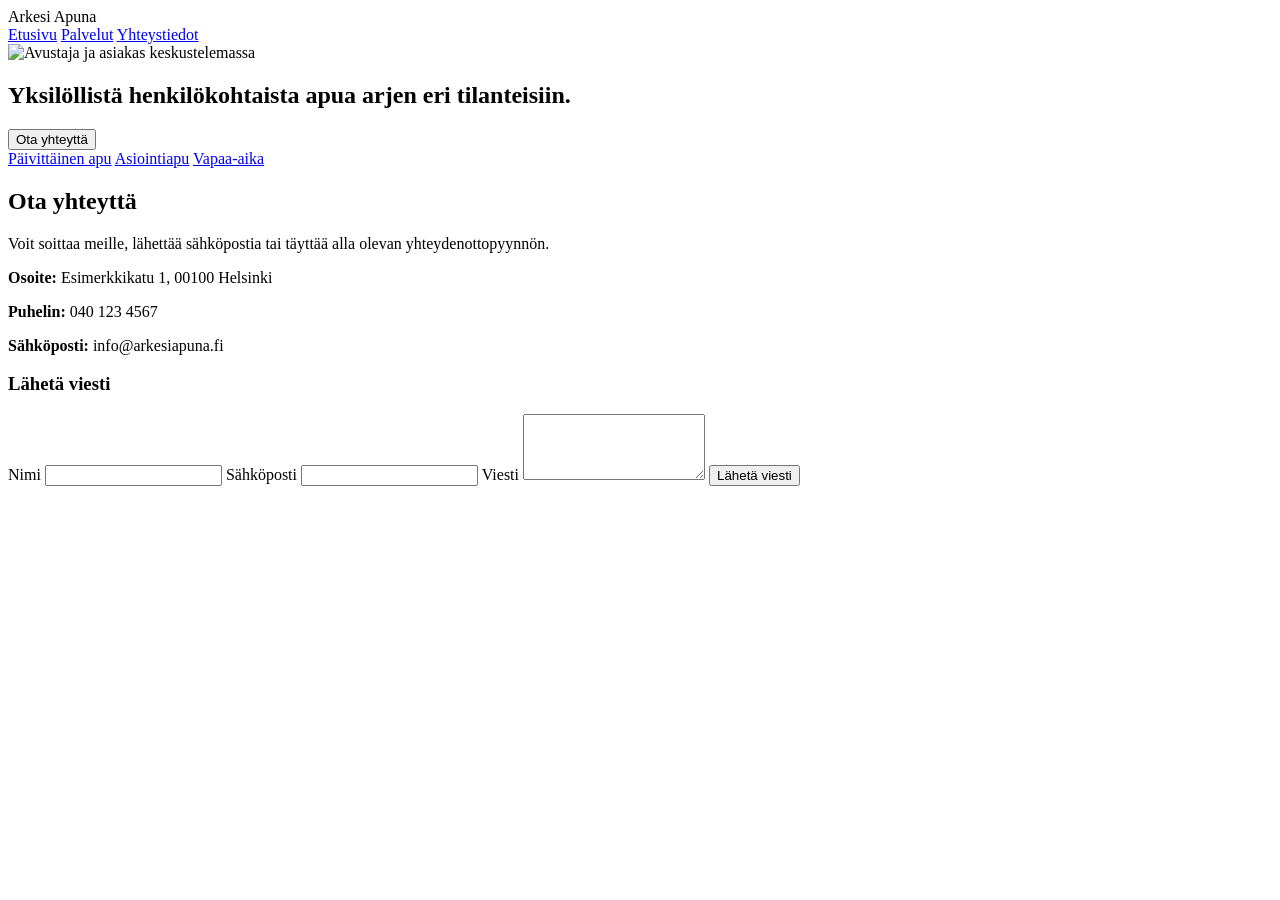
==== index.html @ a1fe926e "Create index.html" ====
<!DOCTYPE html>
<html lang="fi">
<head>
  <meta charset="UTF-8">
  <meta name="viewport" content="width=device-width, initial-scale=1.0">
  <title>Arkesi Apuna</title>
  <link rel="preconnect" href="https://fonts.googleapis.com">
  <link rel="preconnect" href="https://fonts.gstatic.com" crossorigin>
  <link href="https://fonts.googleapis.com/css2?family=Montserrat:ital,wght@0,100..900;1,100..900&family=Open+Sans:ital,wght@0,300..800;1,300..800&display=swap" rel="stylesheet">
  <link rel="stylesheet" href="tyyli.css">
</head>
<body>
  <div class="page">
    <main class="card">

      <!-- ===== HEADER / YLÄVALIKKO ===== -->
      <header class="topbar">
        <div class="brand">Arkesi Apuna</div>
        <nav class="nav">
          <a href="index.html">Etusivu</a>
          <a href="#palvelut">Palvelut</a>
          <a href="#yhteystiedot">Yhteystiedot</a>
        </nav>
      </header>

      <!-- ===== HERO-OSIO ===== -->
      <section class="hero">

        <!-- Hero-kuva -->
        <div class="hero-media">
          <img src="kuvat/etusivu.png" alt="Avustaja ja asiakas keskustelemassa" class="hero-image">
        </div>

        <!-- Hero-otsikko -->
        <h1>Yksilöllistä henkilökohtaista apua arjen eri tilanteisiin.</h1>

        <!-- Ota yhteyttä -painike (CTA) -->
        <button class="cta" id="otaYhteytta" type="button">Ota yhteyttä</button>
      </section>

      <!-- ===== PALVELUT-OSIO ===== -->
      <div class="services" id="palvelut">
        <a href="paivittainen-apu.html" class="service-card">Päivittäinen apu</a>
        <a href="asiointiapu.html" class="service-card">Asiointiapu</a>
        <a href="vapaa-aika.html" class="service-card">Vapaa-aika</a>
      </div>

      <!-- ===== YHTEYSTIEDOT ===== -->
      <section class="contact" id="yhteystiedot">
        <h2>Ota yhteyttä</h2>
        <p>Voit soittaa meille, lähettää sähköpostia tai täyttää alla olevan yhteydenottopyynnön.</p>

        <!-- Yrityksen yhteystiedot -->
        <div class="contact-info">
          <p><strong>Osoite:</strong> Esimerkkikatu 1, 00100 Helsinki</p>
          <p><strong>Puhelin:</strong> 040 123 4567</p>
          <p><strong>Sähköposti:</strong> info@arkesiapuna.fi</p>
        </div>

        <!-- YHTEYDENOTTOLOMAKE OTSIKKO -->
        <h3>Lähetä viesti</h3>

        <!-- YHTEYDENOTTOLOMAKE -->
        <form id="contactForm" class="contact-form">

          <!-- Nimi -->
          <label for="name">Nimi</label>
          <input type="text" id="name" name="name">

          <!-- Sähköposti -->
          <label for="email">Sähköposti</label>
          <input type="email" id="email" name="email">

          <!-- Viesti -->
          <label for="message">Viesti</label>
          <textarea id="message" name="message" rows="4"></textarea>

          <!-- Lähetä-painike -->
          <button type="submit">Lähetä viesti</button>
        </form>
      </section>

    </main>
  </div>

  <!-- Ota yhteyttä -painikkeen toiminnallisuus -->
  <script>
    const form = document.getElementById("contactForm");
    const otaYhteytta = document.getElementById("otaYhteytta");

    otaYhteytta.addEventListener("click", function () {
      setTimeout(function () {
        form.scrollIntoView({ behavior: "smooth", block: "start" });
      }, 50);
    });
  </script>
</body>
</html>
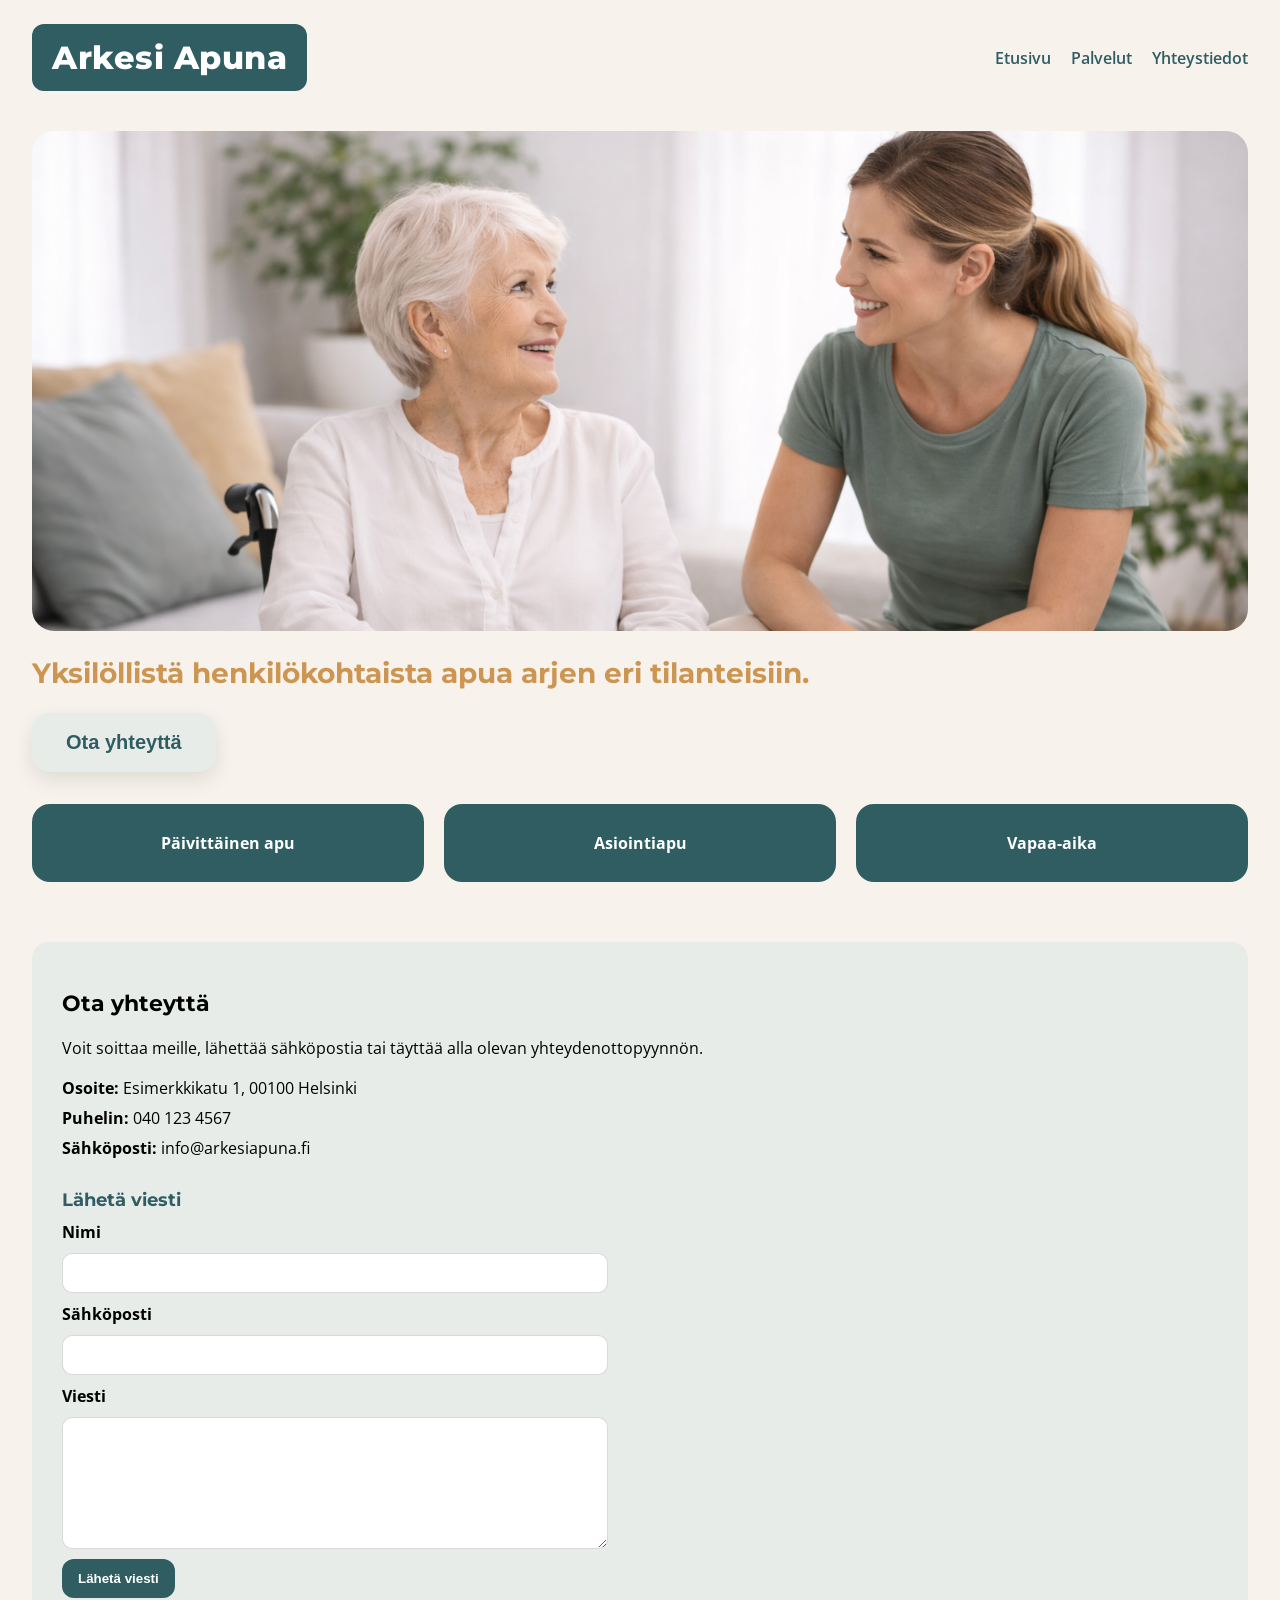
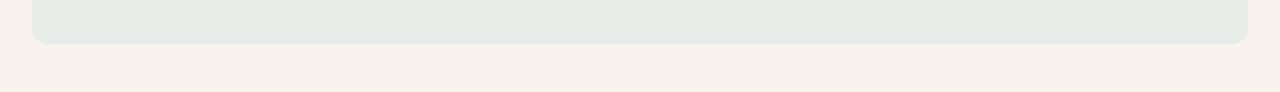
==== commit c3354a40: "Update index.html" ====
--- a/index.html
+++ b/index.html
@@ -4,6 +4,7 @@
   <meta charset="UTF-8">
   <meta name="viewport" content="width=device-width, initial-scale=1.0">
   <title>Arkesi Apuna</title>
+  <meta name="description" content="Arkesi Apuna tarjoaa yksilöllistä henkilökohtaista apua arjen eri tilanteisiin Helsingissä. Tutustu palveluihin ja ota yhteyttä.">
   <link rel="preconnect" href="https://fonts.googleapis.com">
   <link rel="preconnect" href="https://fonts.gstatic.com" crossorigin>
   <link href="https://fonts.googleapis.com/css2?family=Montserrat:ital,wght@0,100..900;1,100..900&family=Open+Sans:ital,wght@0,300..800;1,300..800&display=swap" rel="stylesheet">
--- a/tyyli.css
+++ b/tyyli.css
@@ -0,0 +1,305 @@
+/* ===== VÄRIT & MITAT ===== */
+:root {
+  --yellow: rgb(204,150,82);
+  --beige: rgb(247,243,236);
+  --teal: rgb(47,93,98);
+  --lightbg: rgb(231,236,233);
+  --white: rgb(255,255,255);
+
+  --content-max: 1100px;
+  --content-pad: 16px;
+}
+
+/* ===== PERUSASETUKSET ===== */
+html {
+    scroll-behavior: smooth;
+}
+
+body {
+  margin: 0;
+  font-family: "Open Sans", sans-serif;
+  background: var(--beige);
+}
+
+h1, h2, h3 {
+    font-family: "Montserrat", sans-serif;
+}
+
+/* ===== SIVUN RAKENNE ===== */
+.page {
+  min-height: 100vh;
+  padding: 24px 16px 48px;
+}
+
+.card {
+  width: min(var(--content-max), calc(100% - (var(--content-pad) * 2)));
+  margin: 0 auto;
+}
+
+/* ===== HEADER / NAV ===== */
+.topbar {
+  display: flex;
+  justify-content: space-between;
+  align-items: center;
+  margin-bottom: 40px;
+}
+
+.nav a {
+  text-decoration: none;
+  color: var(--teal);
+  margin-left: 16px;
+  font-weight: 600;
+}
+.brand {
+    font-family: "Montserrat", sans-serif;
+    font-size: 32px;
+    font-weight: 800;
+    letter-spacing: 0.5px;
+    background: var(--teal);
+    color: var(--white);
+    padding: 14px 20px;
+    border-radius: 12px;
+    display: inline-block;
+}
+
+.nav a:hover {
+  opacity: 0.7;
+}
+
+/* ===== HERO ===== */
+.hero {
+    text-align: left;
+}
+
+.hero h1 {
+    font-size: 28px;
+    line-height: 1.35;
+    max-width: 700px;
+    color: var(--yellow);
+    margin-bottom: 20px;
+}
+
+.hero p {
+    color: var(--teal);
+    font-weight: 600;
+    margin-bottom: 24px;
+    font-size: 17px;
+}
+
+.hero-media{
+  width: 100%;
+  height: clamp(260px, 40vw, 500px);
+  overflow: hidden;
+  border-radius: 22px;
+  margin-bottom: 24px;
+}
+
+.hero-image {
+    width: 100%;
+    height: 100%;
+    object-fit: cover;
+    object-position: center 20%;
+    display: block;
+}
+
+.cta {
+    background: var(--lightbg);
+    color: var(--teal);
+    border: none;
+    padding: 18px 34px;
+    border-radius: 18px;
+    font-weight: 800;
+    font-size: 20px;
+    cursor: pointer;
+    display: inline-block;
+    box-shadow: 0 8px 20px rgba(0,0,0,0.10);
+    text-decoration: none;
+}
+
+.cta:hover {
+  background:rgba(47,93,98,0.12) ;
+}
+
+/* CTA-PAINIKKEIDEN RYHMÄ */
+.cta-group {
+  display: flex;
+  gap: 24px;
+  flex-wrap: wrap;
+}
+
+/* ===== PALVELUT ===== */
+.services {
+    margin-top: 32px;
+    display: flex;
+    gap: 20px;
+    flex-wrap: wrap;
+}
+
+.service-card {
+  background: var(--teal);
+  color: var(--white);
+  padding: 28px 22px;
+  border-radius: 18px;
+  text-decoration: none;
+  font-weight: 700;
+
+  flex: 1;
+  min-width: 160px;
+  text-align: center;
+
+  transition: opacity 0.2s ease;
+}
+
+.service-card:hover {
+  opacity: 0.6;
+}
+
+/* ===== YHTEYSTIEDOT ===== */
+.contact {
+    margin-top: 60px;
+    padding: 30px;
+    background: var(--lightbg);
+    border-radius: 16px;
+}
+.contact h2 {
+    font-family: "Montserrat", sans-serif;
+    font-size: 22px;
+    margin-bottom: 20px;
+}
+
+.contact .contact-info p {
+  margin: 8px 0;
+}
+
+
+.contact-form {
+    margin-bottom: 16px;
+    display: grid;
+    gap: 10px;
+    max-width: 520px;
+}
+.contact-form label {
+    font-weight: 700;
+}
+
+.contact-form input,
+.contact-form textarea {
+    width: 100%;
+    padding: 10px 12px;
+    border-radius: 10px;
+    border: 1px solid rgba(0,0,0,0.15);
+    font-family: "Open Sans", sans-serif;
+}
+
+.contact-form textarea {
+    resize: vertical;
+    min-height: 110px;
+}
+
+.contact-form button[type="submit"] {
+    background: var(--teal);
+    color: var(--white);
+    border: none;
+    border-radius: 12px;
+    padding: 12px 16px;
+    font-weight: 700;
+    cursor: pointer;
+    width: fit-content;
+}
+
+.contact h3 {
+  margin-top: 30px;
+  margin-bottom: 10px;
+  font-size: 18px;
+  font-family: "Montserrat", sans-serif;
+  color: var(--teal);
+}
+
+.contact > p {
+  margin-top: 0;
+  margin-bottom: 18px;
+  max-width: 700px;
+}
+
+/* ===== PALVELUN SISÄLTÖ ===== */
+.section-title {
+  color: var(--yellow);
+  margin-top: 40px;
+}
+
+.service-grid {
+  display: grid;
+  gap: 20px;
+}
+
+.detail-card h3 {
+  color: var(--teal);
+  margin-bottom: 6px;
+}
+
+.detail-card p {
+  color: var(--teal);
+}
+
+.detail-card {
+  background: var(--lightbg);
+  padding: 16px 18px;
+  border-radius: 12px;
+  max-width: 900px;
+}
+
+/* ===== RESPONSIIVISUUS ===== */
+
+/* mobiili */
+/* palvelukortit allekkain */
+
+@media only screen and (max-width:430px) {
+
+  .services {
+    flex-direction: column;
+  }
+
+  .service-card {
+    width: 100%;
+  }
+
+  /* NAVBAR KORJAUS */
+  .topbar {
+    flex-direction: column;
+    align-items: flex-start;
+    gap: 16px;
+  }
+
+  .nav {
+    display: flex;
+    flex-direction: column;
+    gap: 10px;
+  }
+
+}
+
+/* tabletti */
+
+@media only screen and (min-width:431px) and (max-width:1199px) {
+
+  .detail-card {
+    max-width: 100%;
+  }
+
+}
+
+/* hero-otsikon leveys pienemmillä näytöillä */
+.hero h1 {
+  max-width: 40ch;
+}
+
+/* isot näytöt */
+/* maksimileveys kasvaa */
+
+@media only screen and (min-width:1200px) {
+  :root { --content-max: 1280px; }
+
+  .hero h1 {
+    max-width: 100%;
+  }
+}
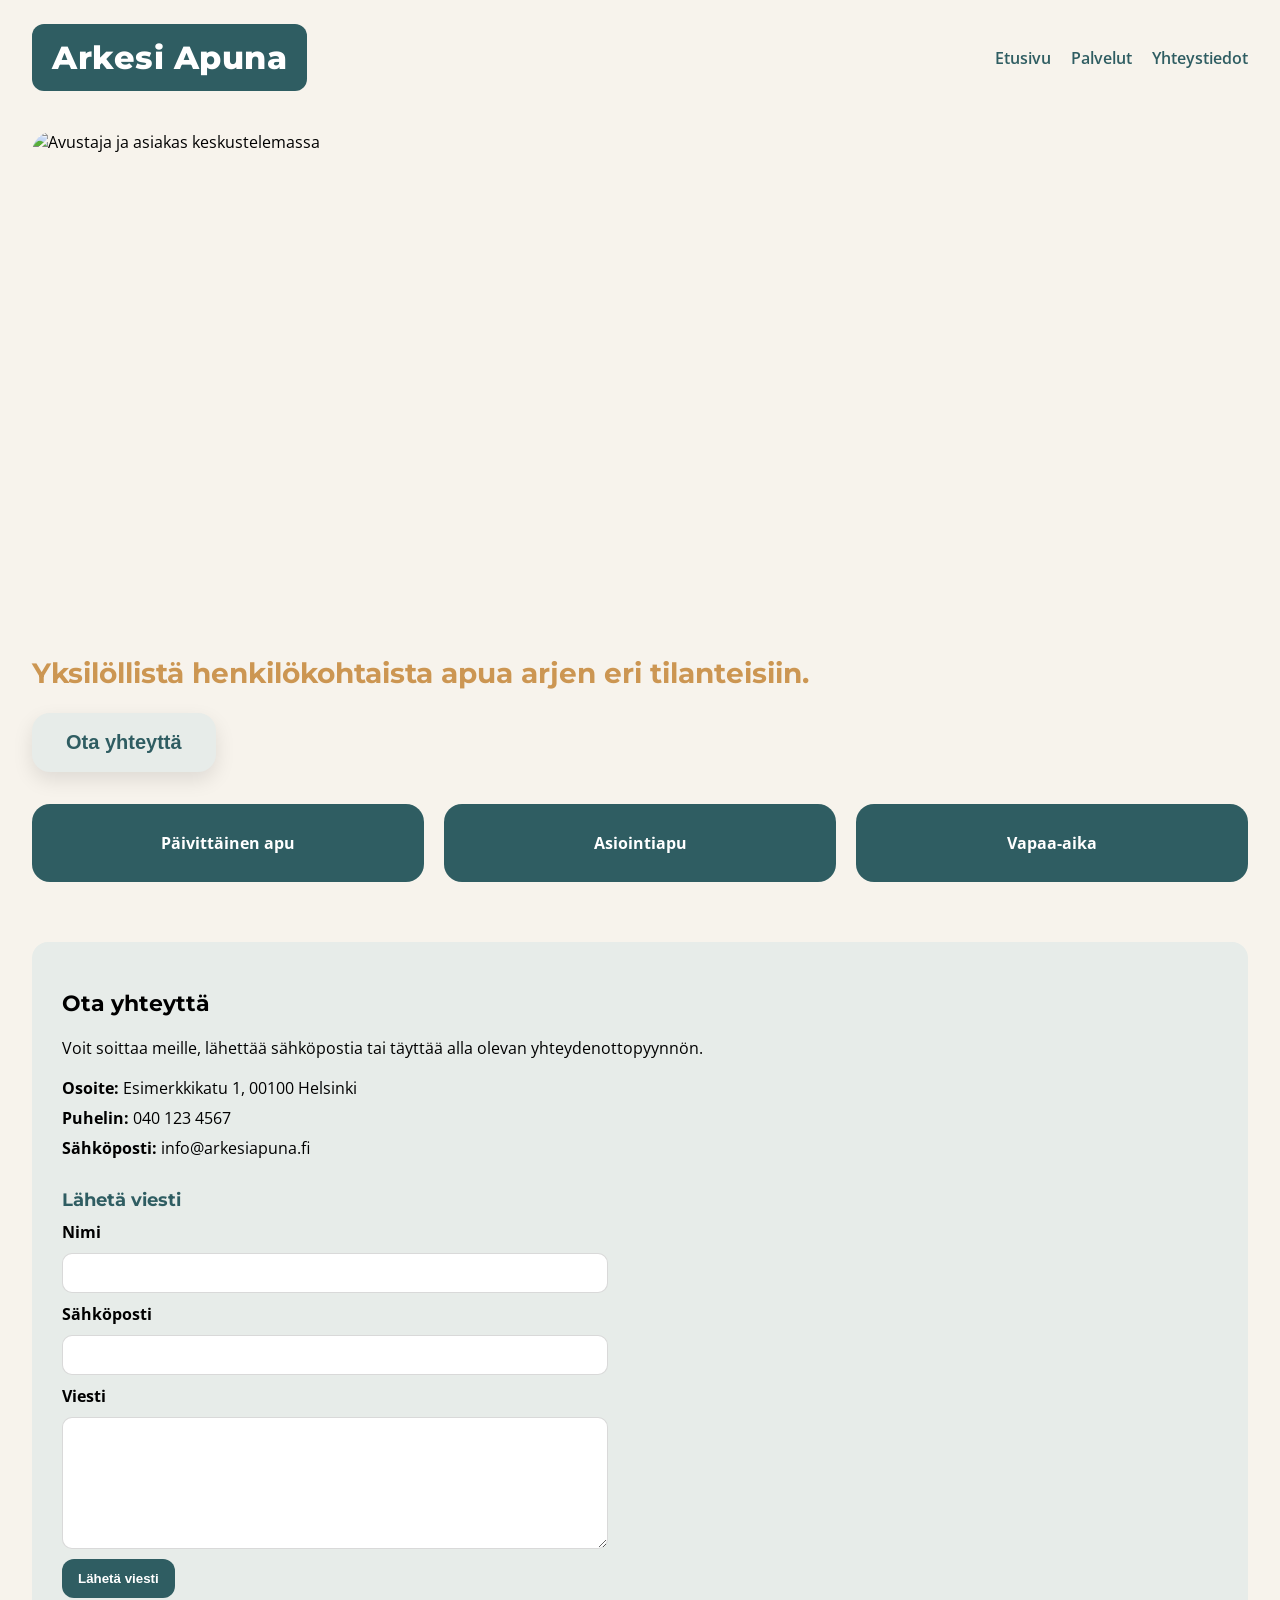
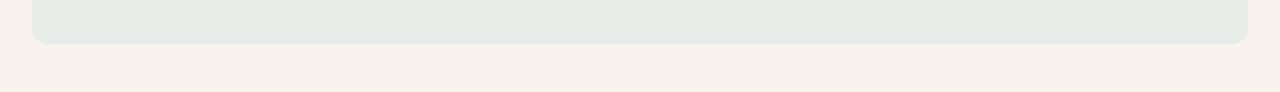
==== commit 718c0068: "Update index.html" ====
--- a/index.html
+++ b/index.html
@@ -25,12 +25,25 @@
       </header>
 
       <!-- ===== HERO-OSIO ===== -->
-      <section class="hero">
+<section class="hero"> <!-- Sivun yläosan esittelyosio -->
 
-        <!-- Hero-kuva -->
-        <div class="hero-media">
-          <img src="kuvat/etusivu.png" alt="Avustaja ja asiakas keskustelemassa" class="hero-image">
-        </div>
+  <!-- Hero-kuva -->
+  <div class="hero-media"> <!-- Hero-kuvan sisältävä lohko -->
+
+    <!-- Kuvan tiedostopolku kuvat-kansiossa -->
+    <!-- alt = vaihtoehtoinen teksti ruudunlukijoille -->
+    <!-- class = CSS-luokka, joka määrittää kuvan ulkoasun -->
+    <!-- loading="lazy" = kuva latautuu vasta kun se tulee näkyviin -->
+    <!-- width ja height = kuvan alkuperäiset mitat -->
+
+    <img src="kuvat/etusivu.jpg"
+         alt="Avustaja ja asiakas keskustelemassa"
+         class="hero-image"
+         loading="lazy"
+         width="1400"
+         height="933">
+
+  </div>
 
         <!-- Hero-otsikko -->
         <h1>Yksilöllistä henkilökohtaista apua arjen eri tilanteisiin.</h1>
--- a/tyyli.css
+++ b/tyyli.css
@@ -278,6 +278,24 @@
 
 }
 
+/* ===== CTA LOPPUOSIO ===== */
+
+.cta-bottom {
+  margin-top: 50px;
+}
+
+.cta-bottom h2 {
+  color: var(--yellow);
+  margin-bottom: 10px;
+}
+
+.cta-bottom p {
+  color: var(--teal);
+  font-weight: 600;
+  font-size: 17px;
+  margin-bottom: 20px;
+}
+
 /* tabletti */
 
 @media only screen and (min-width:431px) and (max-width:1199px) {
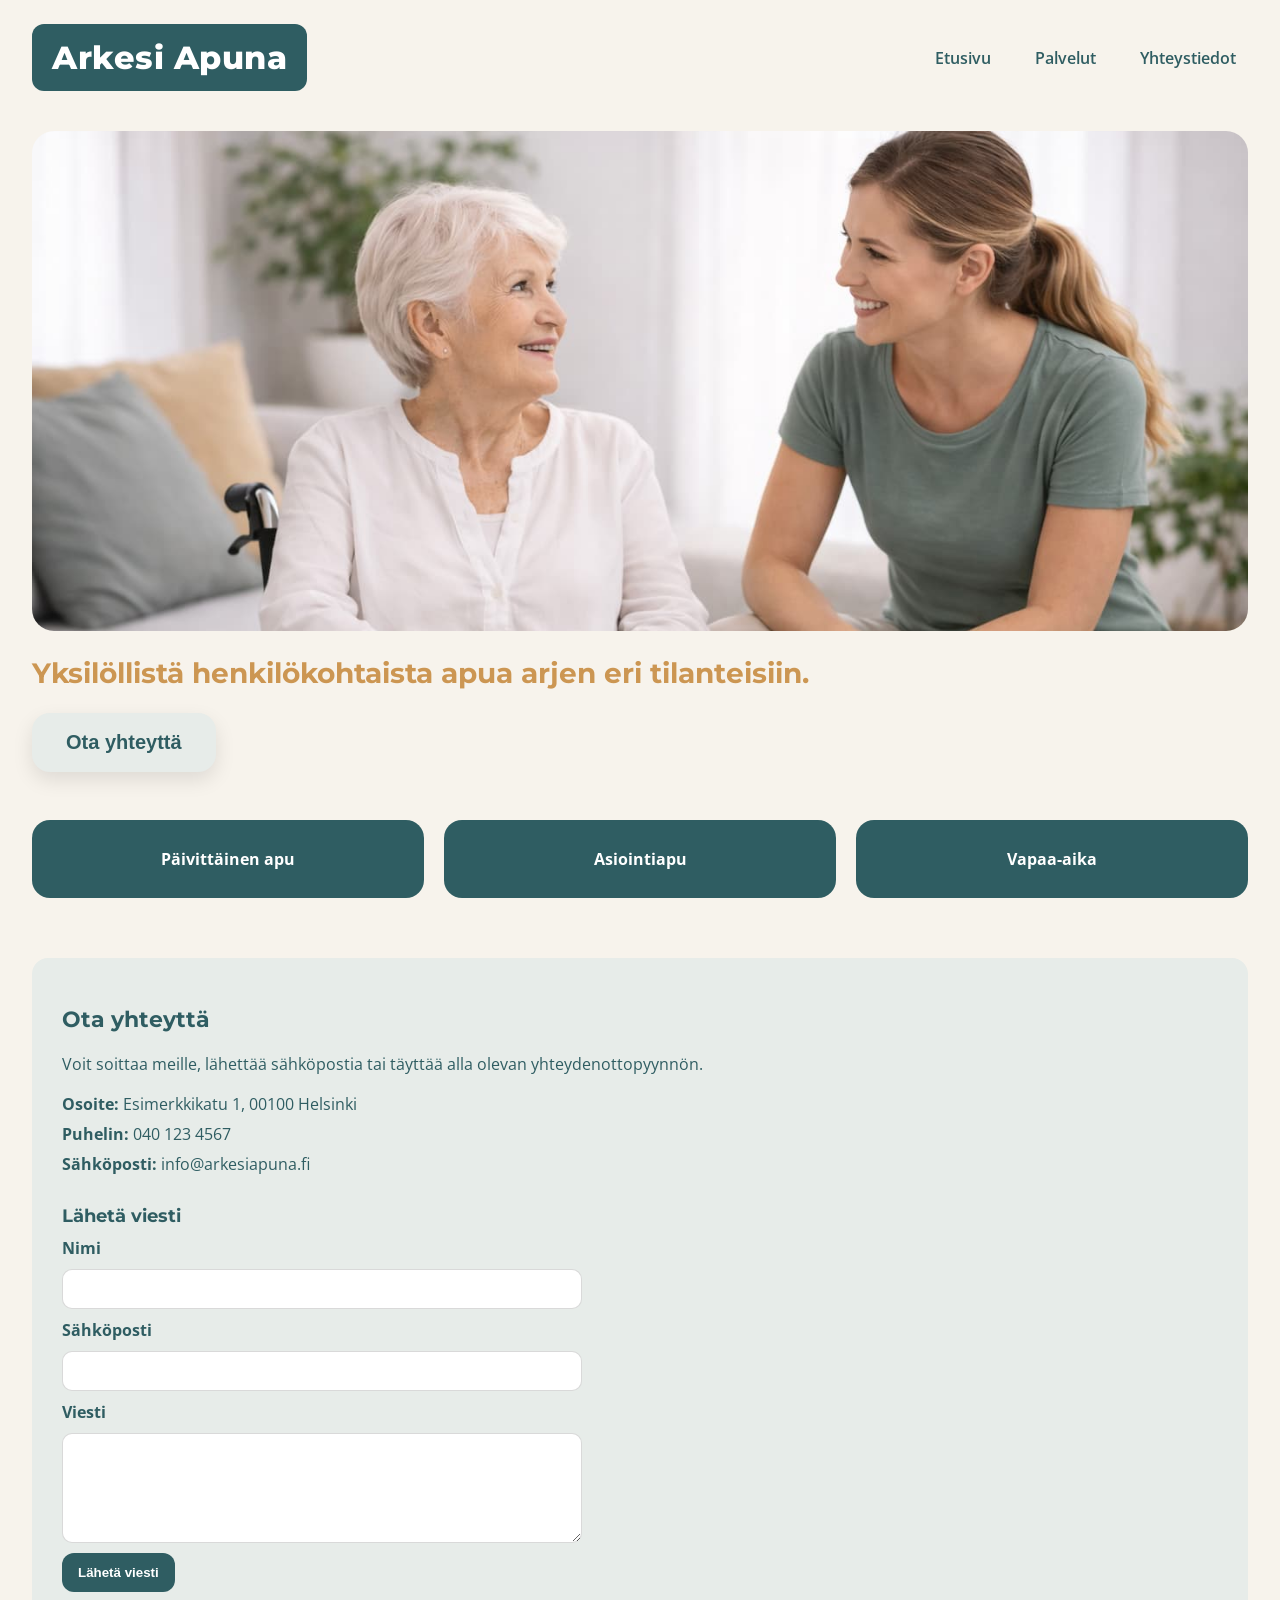
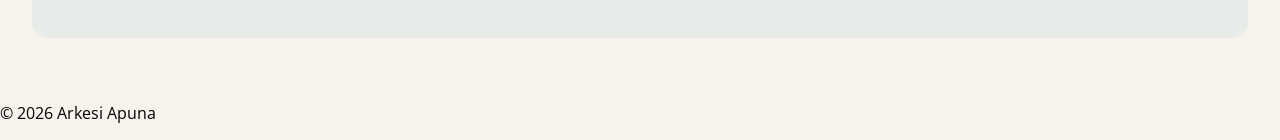
==== commit 86b70f9c: "Update index.html" ====
--- a/index.html
+++ b/index.html
@@ -97,6 +97,10 @@
     </main>
   </div>
 
+  <footer class="footer">
+  <p>© 2026 Arkesi Apuna </p>
+</footer>
+
   <!-- Ota yhteyttä -painikkeen toiminnallisuus -->
   <script>
     const form = document.getElementById("contactForm");
--- a/tyyli.css
+++ b/tyyli.css
@@ -11,8 +11,19 @@
 }
 
 /* ===== PERUSASETUKSET ===== */
+/*
+Varmistaa, että elementtien leveys toimii oikein.
+Elementin leveys sisältää myös paddingin, jolloin
+elementit eivät veny liian leveiksi esim. mobiilissa.
+*/
+*,
+*::before,
+*::after {
+  box-sizing: border-box;
+}
+
 html {
-    scroll-behavior: smooth;
+  scroll-behavior: smooth;
 }
 
 body {
@@ -49,7 +60,11 @@
   color: var(--teal);
   margin-left: 16px;
   font-weight: 600;
-}
+  padding: 8px 12px;
+  border-radius: 10px;
+  transition: background-color 0.2s ease, color 0.2s ease;
+}
+
 .brand {
     font-family: "Montserrat", sans-serif;
     font-size: 32px;
@@ -63,12 +78,13 @@
 }
 
 .nav a:hover {
-  opacity: 0.7;
+  background: rgba(47,93,98,0.12);
 }
 
 /* ===== HERO ===== */
 .hero {
     text-align: left;
+    margin-bottom: 40px;
 }
 
 .hero h1 {
@@ -129,7 +145,7 @@
 
 /* ===== PALVELUT ===== */
 .services {
-    margin-top: 32px;
+    margin-top: 48px;
     display: flex;
     gap: 20px;
     flex-wrap: wrap;
@@ -160,6 +176,7 @@
     padding: 30px;
     background: var(--lightbg);
     border-radius: 16px;
+    color: var(--teal);
 }
 .contact h2 {
     font-family: "Montserrat", sans-serif;
@@ -224,7 +241,8 @@
 /* ===== PALVELUN SISÄLTÖ ===== */
 .section-title {
   color: var(--yellow);
-  margin-top: 40px;
+  margin-top: 56px;
+  margin-bottom: 20px;
 }
 
 .service-grid {
@@ -243,10 +261,12 @@
 
 .detail-card {
   background: var(--lightbg);
-  padding: 16px 18px;
+  padding: 24px 24px;
   border-radius: 12px;
   max-width: 900px;
-}
+  transition: transform 0.2s ease, box-shadow 0.2s ease;
+}
+
 
 /* ===== RESPONSIIVISUUS ===== */
 
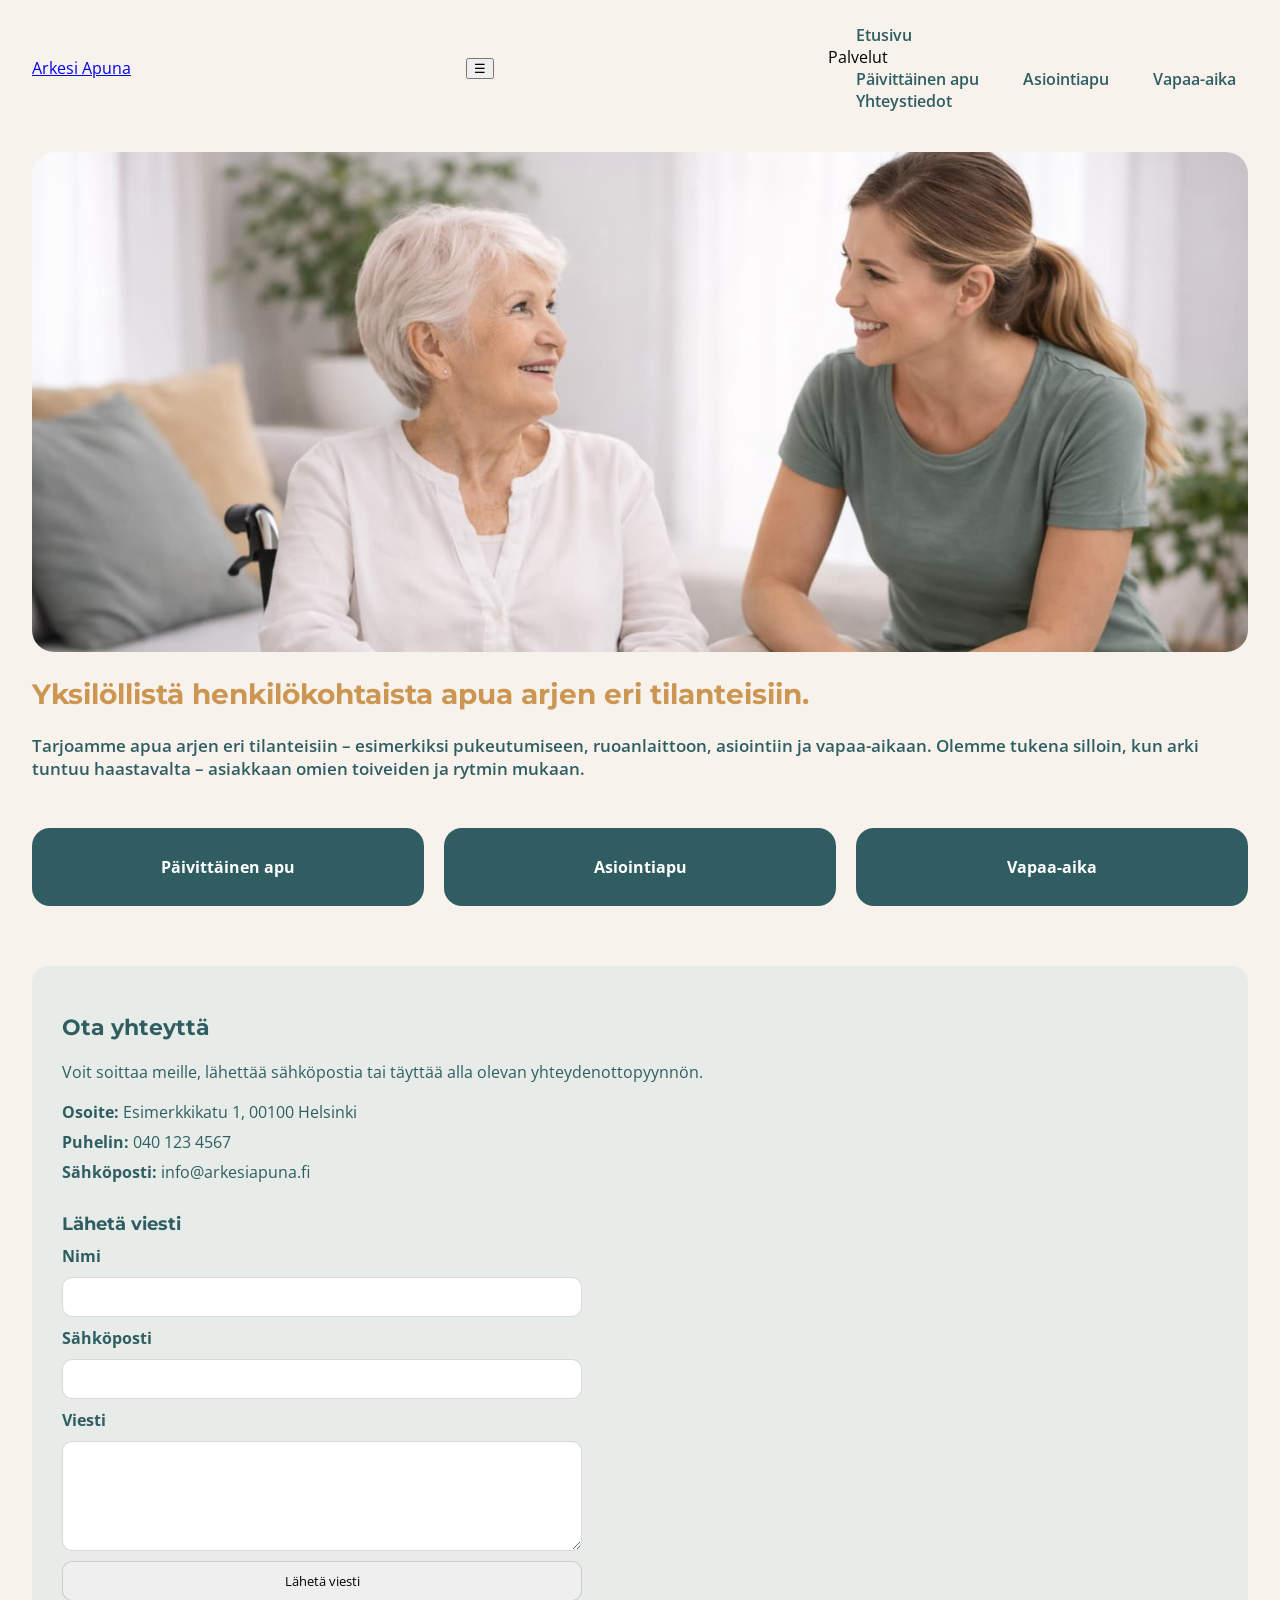
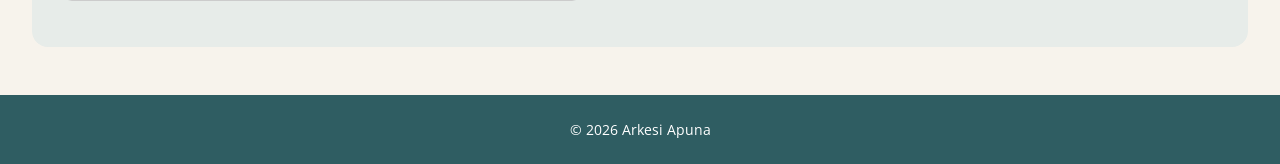
==== commit 8b4eeaff: "Update index.html" ====
--- a/index.html
+++ b/index.html
@@ -15,14 +15,41 @@
     <main class="card">
 
       <!-- ===== HEADER / YLÄVALIKKO ===== -->
-      <header class="topbar">
-        <div class="brand">Arkesi Apuna</div>
-        <nav class="nav">
-          <a href="index.html">Etusivu</a>
-          <a href="#palvelut">Palvelut</a>
-          <a href="#yhteystiedot">Yhteystiedot</a>
-        </nav>
-      </header>
+<header class="topbar">
+
+  <a href="index.html" class="brand-wordmark stacked" aria-label="Arkesi Apuna etusivu">
+    <span>Arkesi</span>
+    <span>Apuna</span>
+  </a>
+
+  <button
+  class="menu-toggle"
+  id="menuToggle"
+  aria-label="Avaa valikko"
+  aria-expanded="false"
+  aria-controls="mainNav"
+  type="button"
+>
+  ☰
+</button>
+
+ <nav class="nav" id="mainNav">
+  <a href="index.html">Etusivu</a>
+
+  <div class="nav-dropdown">
+    <span class="dropdown-label">Palvelut</span>
+
+    <div class="dropdown-menu">
+      <a href="paivittainen-apu.html">Päivittäinen apu</a>
+      <a href="asiointiapu.html">Asiointiapu</a>
+      <a href="vapaa-aika.html">Vapaa-aika</a>
+    </div>
+  </div>
+
+  <a href="#yhteystiedot">Yhteystiedot</a>
+</nav>
+
+</header>
 
       <!-- ===== HERO-OSIO ===== -->
 <section class="hero"> <!-- Sivun yläosan esittelyosio -->
@@ -45,11 +72,20 @@
 
   </div>
 
-        <!-- Hero-otsikko -->
-        <h1>Yksilöllistä henkilökohtaista apua arjen eri tilanteisiin.</h1>
+       <!-- ===== HERO TEKSTISISÄLTÖ ===== -->
+<div class="hero-content">
 
-        <!-- Ota yhteyttä -painike (CTA) -->
-        <button class="cta" id="otaYhteytta" type="button">Ota yhteyttä</button>
+  <!-- Hero-otsikko -->
+  <h1>Yksilöllistä henkilökohtaista apua arjen eri tilanteisiin.</h1>
+
+  <!-- Hero-introteksti -->
+  <p class="hero-intro">
+    Tarjoamme apua arjen eri tilanteisiin – esimerkiksi pukeutumiseen, ruoanlaittoon, asiointiin ja vapaa-aikaan.
+    Olemme tukena silloin, kun arki tuntuu haastavalta – asiakkaan omien toiveiden ja rytmin mukaan.
+  </p>
+
+
+</div>
       </section>
 
       <!-- ===== PALVELUT-OSIO ===== -->
@@ -90,9 +126,9 @@
           <textarea id="message" name="message" rows="4"></textarea>
 
           <!-- Lähetä-painike -->
-          <button type="submit">Lähetä viesti</button>
+            <input type="submit" value="Lähetä viesti">
         </form>
-      </section>
+        </section>
 
     </main>
   </div>
@@ -103,14 +139,48 @@
 
   <!-- Ota yhteyttä -painikkeen toiminnallisuus -->
   <script>
-    const form = document.getElementById("contactForm");
-    const otaYhteytta = document.getElementById("otaYhteytta");
+  const form = document.getElementById("contactForm");
+  const otaYhteytta = document.getElementById("otaYhteytta");
 
+  if (otaYhteytta && form) {
     otaYhteytta.addEventListener("click", function () {
       setTimeout(function () {
         form.scrollIntoView({ behavior: "smooth", block: "start" });
       }, 50);
     });
-  </script>
+  }
+
+  const menuToggle = document.getElementById("menuToggle");
+  const mainNav = document.getElementById("mainNav");
+
+  if (menuToggle && mainNav) {
+    const navLinks = mainNav.querySelectorAll("a");
+
+    menuToggle.addEventListener("click", function () {
+      const isOpen = mainNav.classList.toggle("show");
+      menuToggle.setAttribute("aria-expanded", isOpen ? "true" : "false");
+      menuToggle.setAttribute("aria-label", isOpen ? "Sulje valikko" : "Avaa valikko");
+    });
+
+    navLinks.forEach(link => {
+      link.addEventListener("click", function () {
+        mainNav.classList.remove("show");
+        menuToggle.setAttribute("aria-expanded", "false");
+        menuToggle.setAttribute("aria-label", "Avaa valikko");
+      });
+    });
+
+    document.addEventListener("click", function (event) {
+      const clickedInsideMenu = mainNav.contains(event.target);
+      const clickedToggle = menuToggle.contains(event.target);
+
+      if (!clickedInsideMenu && !clickedToggle) {
+        mainNav.classList.remove("show");
+        menuToggle.setAttribute("aria-expanded", "false");
+        menuToggle.setAttribute("aria-label", "Avaa valikko");
+      }
+    });
+  }
+</script>
 </body>
 </html>
--- a/tyyli.css
+++ b/tyyli.css
@@ -316,6 +316,19 @@
   margin-bottom: 20px;
 }
 
+.footer {
+  background-color: var(--teal);
+  color: var(--white);
+  text-align: center;
+  padding: 25px 0;
+  font-size: 14px;
+  width: 100%;
+}
+
+.footer p {
+  margin: 0;
+}
+
 /* tabletti */
 
 @media only screen and (min-width:431px) and (max-width:1199px) {
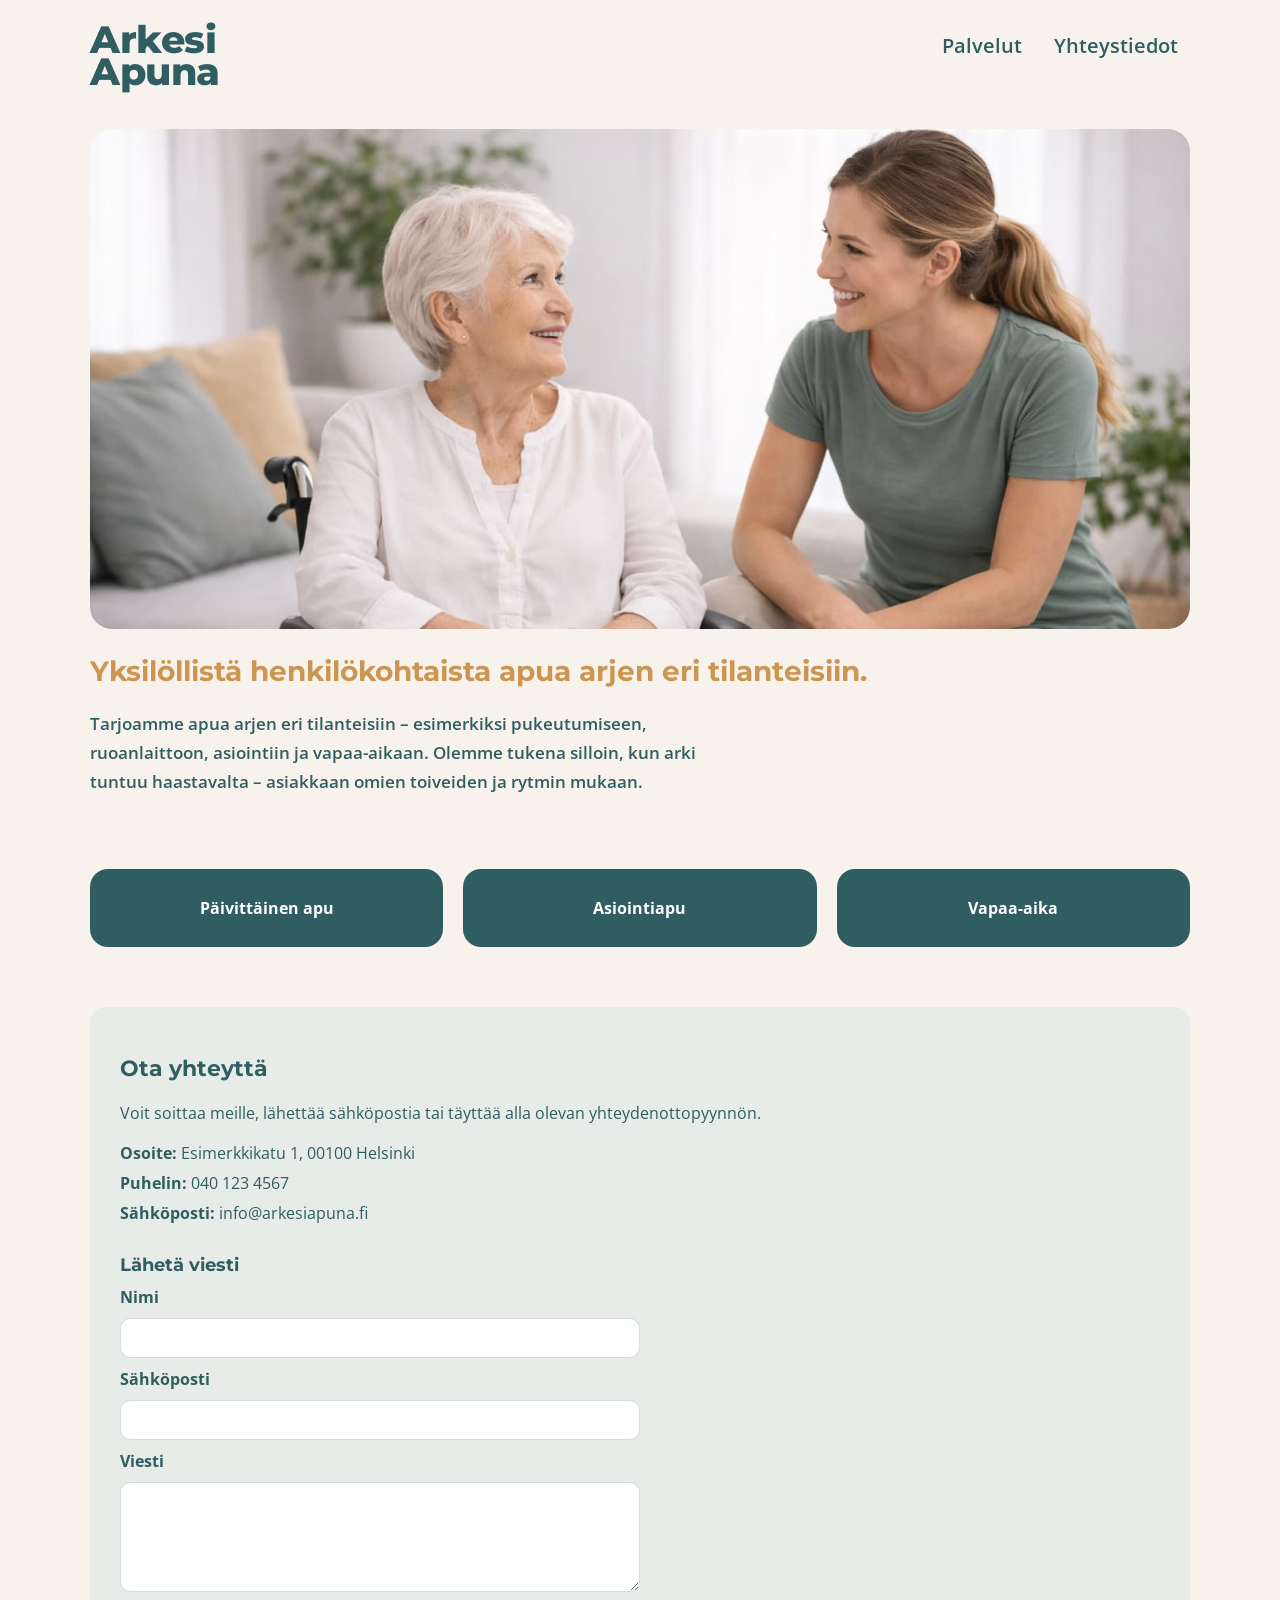
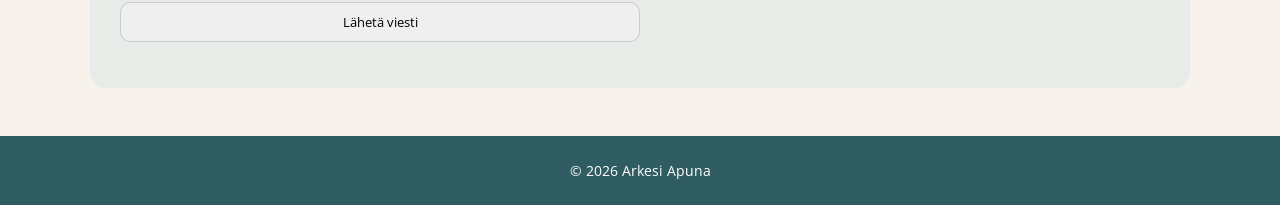
==== commit 3517dd2f: "Update index.html" ====
--- a/index.html
+++ b/index.html
@@ -34,8 +34,6 @@
 </button>
 
  <nav class="nav" id="mainNav">
-  <a href="index.html">Etusivu</a>
-
   <div class="nav-dropdown">
     <span class="dropdown-label">Palvelut</span>
 
--- a/tyyli.css
+++ b/tyyli.css
@@ -1,13 +1,30 @@
 /* ===== VÄRIT & MITAT ===== */
 :root {
-  --yellow: rgb(204,150,82);
-  --beige: rgb(247,243,236);
-  --teal: rgb(47,93,98);
-  --lightbg: rgb(231,236,233);
-  --white: rgb(255,255,255);
+  --yellow: rgb(204, 150, 82);
+  --beige: rgb(247, 243, 236);
+  --teal: rgb(47, 93, 98);
+  --lightbg: rgb(231, 236, 233);
+  --white: rgb(255, 255, 255);
 
   --content-max: 1100px;
   --content-pad: 16px;
+}
+
+/* ===== LOGO ===== */
+.brand-wordmark {
+  display: inline-flex;
+  flex-direction: column;
+  text-decoration: none;
+  color: var(--teal);
+  line-height: 0.85;
+  flex-shrink: 0;
+}
+
+.brand-wordmark span {
+  font-family: "Montserrat", sans-serif;
+  font-size: 38px;
+  font-weight: 800;
+  letter-spacing: -0.4px;
 }
 
 /* ===== PERUSASETUKSET ===== */
@@ -32,8 +49,10 @@
   background: var(--beige);
 }
 
-h1, h2, h3 {
-    font-family: "Montserrat", sans-serif;
+h1,
+h2,
+h3 {
+  font-family: "Montserrat", sans-serif;
 }
 
 /* ===== SIVUN RAKENNE ===== */
@@ -48,61 +67,127 @@
 }
 
 /* ===== HEADER / NAV ===== */
+
 .topbar {
   display: flex;
   justify-content: space-between;
+  align-items: flex-start;
+  margin-bottom: 40px;
+  position: relative;
+}
+
+.nav {
+  display: flex;
   align-items: center;
-  margin-bottom: 40px;
+  gap: 8px;
 }
 
 .nav a {
   text-decoration: none;
   color: var(--teal);
-  margin-left: 16px;
   font-weight: 600;
+  font-size: 20px;
   padding: 8px 12px;
   border-radius: 10px;
   transition: background-color 0.2s ease, color 0.2s ease;
 }
 
-.brand {
-    font-family: "Montserrat", sans-serif;
-    font-size: 32px;
-    font-weight: 800;
-    letter-spacing: 0.5px;
-    background: var(--teal);
-    color: var(--white);
-    padding: 14px 20px;
-    border-radius: 12px;
-    display: inline-block;
-}
-
 .nav a:hover {
-  background: rgba(47,93,98,0.12);
-}
-
+  background: rgba(47, 93, 98, 0.12);
+}
+
+.menu-toggle {
+  display: none;
+  background: none;
+  border: none;
+  color: var(--teal);
+  font-size: 32px;
+  cursor: pointer;
+  padding: 6px 10px;
+  line-height: 1;
+  border-radius: 10px;
+}
+
+/* ===== DROPDOWN ===== */
+
+.nav-dropdown {
+  position: relative;
+}
+
+.dropdown-label {
+  color: var(--teal);
+  font-weight: 600;
+  font-size: 20px;
+  padding: 8px 12px;
+  border-radius: 10px;
+  cursor: pointer;
+}
+
+.dropdown-label:hover {
+  background: rgba(47, 93, 98, 0.12);
+}
+
+.dropdown-menu {
+  display: none;
+  position: absolute;
+  top: 100%;
+  left: 0;
+  background: var(--beige);
+  border-radius: 12px;
+  box-shadow: 0 8px 20px rgba(0, 0, 0, 0.08);
+  padding: 8px;
+  min-width: 200px;
+  flex-direction: column;
+  z-index: 1000;
+}
+
+.dropdown-menu a {
+  display: block;
+  padding: 10px 12px;
+  font-size: 18px;
+  color: var(--teal);
+  text-decoration: none;
+}
+
+.dropdown-menu a:hover {
+  background: rgba(47, 93, 98, 0.12);
+}
+
+/* TÄMÄ AVAA VALIKON */
+.nav-dropdown:hover .dropdown-menu {
+  display: flex;
+}
 /* ===== HERO ===== */
 .hero {
-    text-align: left;
-    margin-bottom: 40px;
+  text-align: left;
+  margin-bottom: 40px;
 }
 
 .hero h1 {
-    font-size: 28px;
-    line-height: 1.35;
-    max-width: 700px;
-    color: var(--yellow);
-    margin-bottom: 20px;
+  font-size: 28px;
+  line-height: 1.35;
+  max-width: 60ch;
+  color: var(--yellow);
+  margin-bottom: 20px;
 }
 
 .hero p {
-    color: var(--teal);
-    font-weight: 600;
-    margin-bottom: 24px;
-    font-size: 17px;
-}
-
-.hero-media{
+  color: var(--teal);
+  font-weight: 600; 
+  margin-bottom: 28px;
+  font-size: 17px;
+  line-height: 1.7; 
+  max-width: 65ch;
+}
+
+/* ===== HERO INTRO TEKSTI ===== */
+.hero-intro {
+  max-width: 600px;
+  line-height: 1.6;
+  margin-bottom: 32px;
+}
+
+.hero-media {
   width: 100%;
   height: clamp(260px, 40vw, 500px);
   overflow: hidden;
@@ -111,29 +196,29 @@
 }
 
 .hero-image {
-    width: 100%;
-    height: 100%;
-    object-fit: cover;
-    object-position: center 20%;
-    display: block;
+  width: 100%;
+  height: 100%;
+  object-fit: cover;
+  object-position: center 20%;
+  display: block;
 }
 
 .cta {
-    background: var(--lightbg);
-    color: var(--teal);
-    border: none;
-    padding: 18px 34px;
-    border-radius: 18px;
-    font-weight: 800;
-    font-size: 20px;
-    cursor: pointer;
-    display: inline-block;
-    box-shadow: 0 8px 20px rgba(0,0,0,0.10);
-    text-decoration: none;
+  background: var(--lightbg);
+  color: var(--teal);
+  border: none;
+  padding: 18px 34px;
+  border-radius: 18px;
+  font-weight: 800;
+  font-size: 20px;
+  cursor: pointer;
+  display: inline-block;
+  box-shadow: 0 8px 20px rgba(0, 0, 0, 0.1);
+  text-decoration: none;
 }
 
 .cta:hover {
-  background:rgba(47,93,98,0.12) ;
+  background: rgba(47, 93, 98, 0.12);
 }
 
 /* CTA-PAINIKKEIDEN RYHMÄ */
@@ -145,10 +230,10 @@
 
 /* ===== PALVELUT ===== */
 .services {
-    margin-top: 48px;
-    display: flex;
-    gap: 20px;
-    flex-wrap: wrap;
+  margin-top: 48px;
+  display: flex;
+  gap: 20px;
+  flex-wrap: wrap;
 }
 
 .service-card {
@@ -158,11 +243,9 @@
   border-radius: 18px;
   text-decoration: none;
   font-weight: 700;
-
   flex: 1;
   min-width: 160px;
   text-align: center;
-
   transition: opacity 0.2s ease;
 }
 
@@ -172,63 +255,62 @@
 
 /* ===== YHTEYSTIEDOT ===== */
 .contact {
-    margin-top: 60px;
-    padding: 30px;
-    background: var(--lightbg);
-    border-radius: 16px;
-    color: var(--teal);
-}
+  margin-top: 60px;
+  padding: 30px;
+  background: var(--lightbg);
+  border-radius: 16px;
+  color: var(--teal);
+}
+
 .contact h2 {
-    font-family: "Montserrat", sans-serif;
-    font-size: 22px;
-    margin-bottom: 20px;
+  font-size: 22px;
+  margin-bottom: 20px;
 }
 
 .contact .contact-info p {
   margin: 8px 0;
 }
 
-
 .contact-form {
-    margin-bottom: 16px;
-    display: grid;
-    gap: 10px;
-    max-width: 520px;
-}
+  margin-bottom: 16px;
+  display: grid;
+  gap: 10px;
+  max-width: 520px;
+}
+
 .contact-form label {
-    font-weight: 700;
+  font-weight: 700;
 }
 
 .contact-form input,
 .contact-form textarea {
-    width: 100%;
-    padding: 10px 12px;
-    border-radius: 10px;
-    border: 1px solid rgba(0,0,0,0.15);
-    font-family: "Open Sans", sans-serif;
+  width: 100%;
+  padding: 10px 12px;
+  border-radius: 10px;
+  border: 1px solid rgba(0, 0, 0, 0.15);
+  font-family: "Open Sans", sans-serif;
 }
 
 .contact-form textarea {
-    resize: vertical;
-    min-height: 110px;
+  resize: vertical;
+  min-height: 110px;
 }
 
 .contact-form button[type="submit"] {
-    background: var(--teal);
-    color: var(--white);
-    border: none;
-    border-radius: 12px;
-    padding: 12px 16px;
-    font-weight: 700;
-    cursor: pointer;
-    width: fit-content;
+  background: var(--teal);
+  color: var(--white);
+  border: none;
+  border-radius: 12px;
+  padding: 12px 16px;
+  font-weight: 700;
+  cursor: pointer;
+  width: fit-content;
 }
 
 .contact h3 {
   margin-top: 30px;
   margin-bottom: 10px;
   font-size: 18px;
-  font-family: "Montserrat", sans-serif;
   color: var(--teal);
 }
 
@@ -250,72 +332,43 @@
   gap: 20px;
 }
 
-.detail-card h3 {
-  color: var(--teal);
-  margin-bottom: 6px;
-}
-
-.detail-card p {
-  color: var(--teal);
-}
-
 .detail-card {
   background: var(--lightbg);
-  padding: 24px 24px;
+  padding: 24px;
   border-radius: 12px;
   max-width: 900px;
   transition: transform 0.2s ease, box-shadow 0.2s ease;
 }
 
-
-/* ===== RESPONSIIVISUUS ===== */
-
-/* mobiili */
-/* palvelukortit allekkain */
-
-@media only screen and (max-width:430px) {
-
-  .services {
-    flex-direction: column;
-  }
-
-  .service-card {
-    width: 100%;
-  }
-
-  /* NAVBAR KORJAUS */
-  .topbar {
-    flex-direction: column;
-    align-items: flex-start;
-    gap: 16px;
-  }
-
-  .nav {
-    display: flex;
-    flex-direction: column;
-    gap: 10px;
-  }
-
+.detail-card h3 {
+  color: var(--teal);
+  margin-bottom: 6px;
+}
+
+.detail-card p {
+  color: var(--teal);
 }
 
 /* ===== CTA LOPPUOSIO ===== */
-
 .cta-bottom {
-  margin-top: 50px;
+  margin-top: 80px;
 }
 
 .cta-bottom h2 {
   color: var(--yellow);
-  margin-bottom: 10px;
+  margin-bottom: 16px;
+  font-size: 26px;
+  line-height: 1.3;
 }
 
 .cta-bottom p {
   color: var(--teal);
   font-weight: 600;
   font-size: 17px;
-  margin-bottom: 20px;
-}
-
+  margin-bottom: 36px;
+}
+
+/* ===== FOOTER ===== */
 .footer {
   background-color: var(--teal);
   color: var(--white);
@@ -329,28 +382,69 @@
   margin: 0;
 }
 
+/* ===== RESPONSIIVISUUS ===== */
+
+/* mobiili */
+@media only screen and (max-width: 600px) {
+  .services {
+    flex-direction: column;
+  }
+
+  .service-card {
+    width: 100%;
+  }
+
+  .topbar {
+    align-items: flex-start;
+  }
+
+  .brand-wordmark span {
+    font-size: 34px;
+  }
+
+  .menu-toggle {
+    display: block;
+  }
+
+  .nav {
+    display: none;
+    position: absolute;
+    top: 100%;
+    right: 0;
+    margin-top: 12px;
+    background: var(--beige);
+    border-radius: 12px;
+    box-shadow: 0 8px 20px rgba(0, 0, 0, 0.08);
+    padding: 10px;
+    flex-direction: column;
+    min-width: 220px;
+    z-index: 1000;
+  }
+
+  .nav.show {
+    display: flex;
+  }
+
+  .nav a {
+    margin-left: 0;
+    padding: 10px 12px;
+    font-size: 18px;
+  }
+}
+
 /* tabletti */
-
-@media only screen and (min-width:431px) and (max-width:1199px) {
-
+@media only screen and (min-width: 431px) and (max-width: 1199px) {
   .detail-card {
     max-width: 100%;
   }
-
-}
-
-/* hero-otsikon leveys pienemmillä näytöillä */
-.hero h1 {
-  max-width: 40ch;
 }
 
 /* isot näytöt */
-/* maksimileveys kasvaa */
-
-@media only screen and (min-width:1200px) {
-  :root { --content-max: 1280px; }
-
+@media only screen and (min-width: 1200px) {
   .hero h1 {
-    max-width: 100%;
-  }
-}
+    max-width: 60ch;
+  }
+}
+.services {
+  margin-top: 72px;
+}
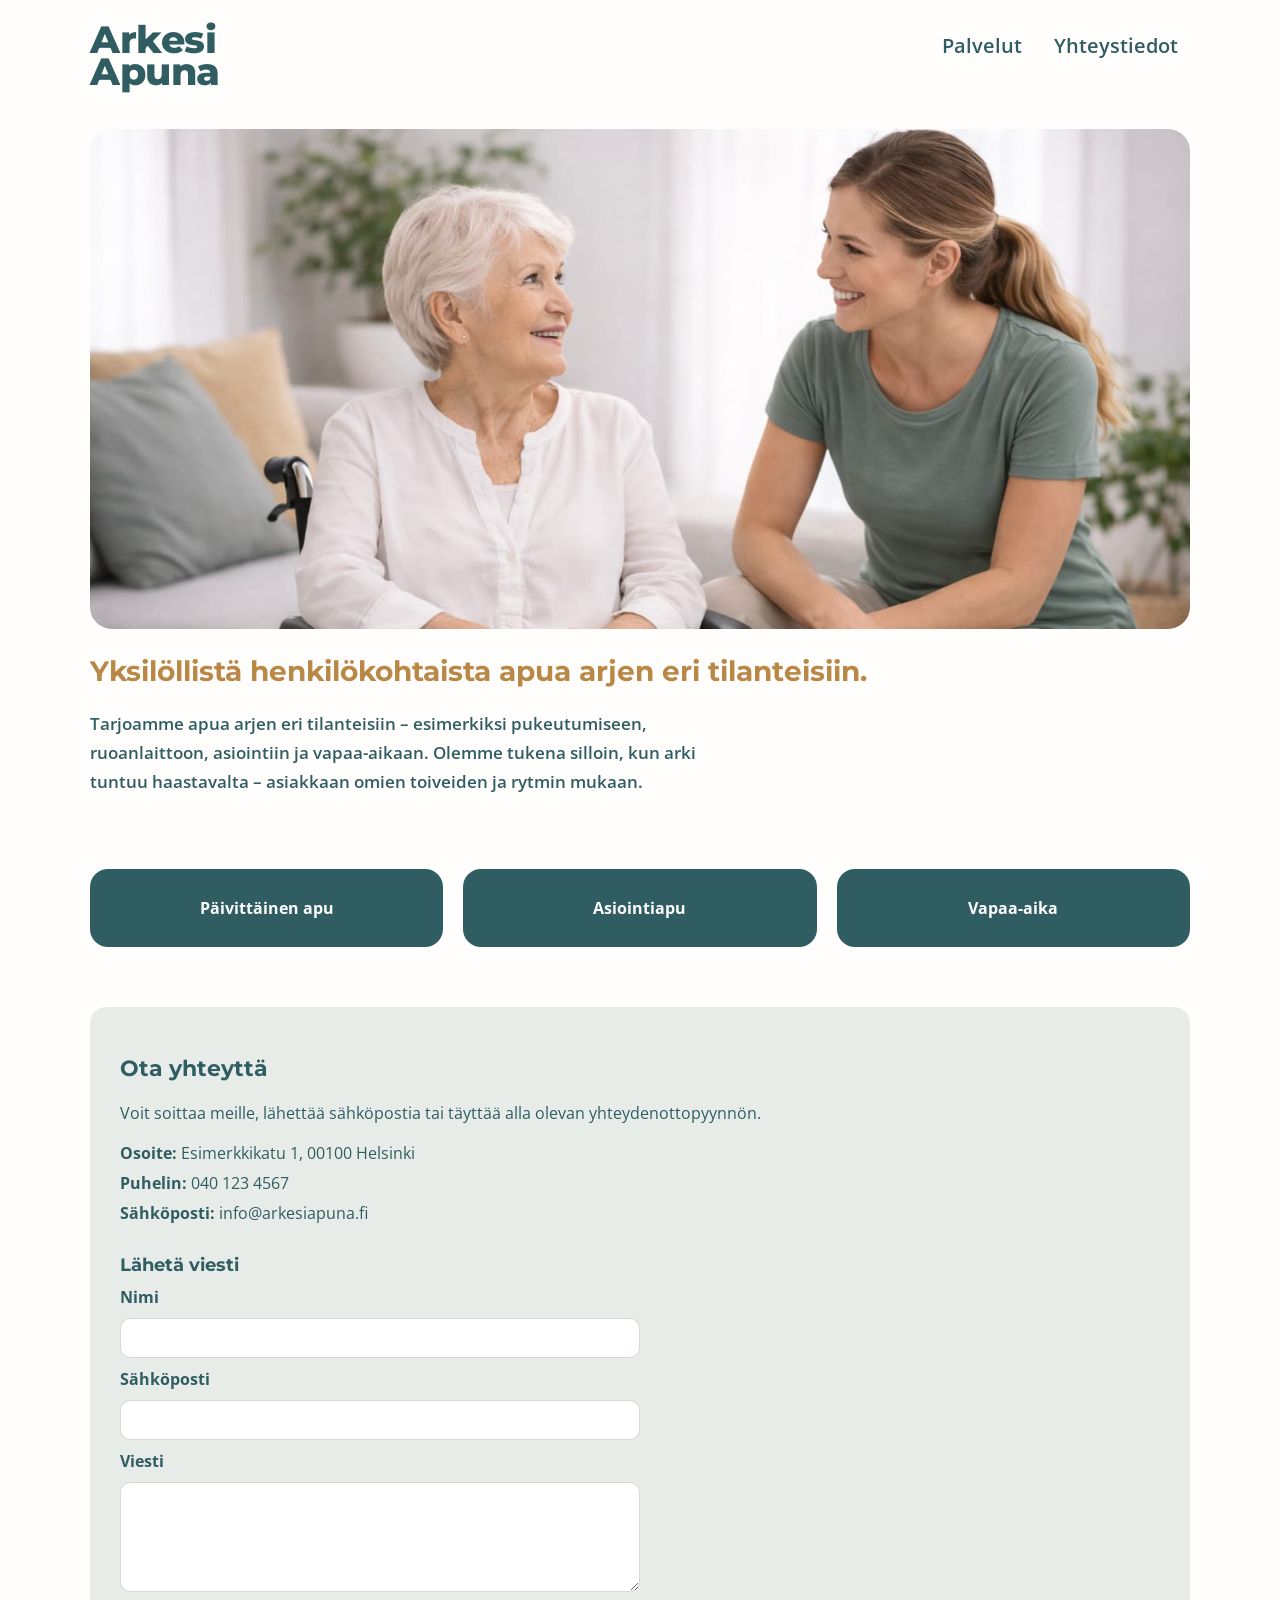
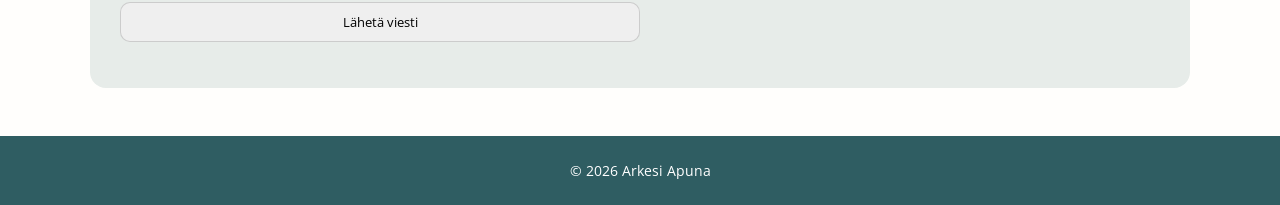
==== commit db873392: "Update index.html" ====
--- a/index.html
+++ b/index.html
@@ -33,7 +33,7 @@
   ☰
 </button>
 
- <nav class="nav" id="mainNav">
+<nav class="nav" id="mainNav" aria-label="Päävalikko">
   <div class="nav-dropdown">
     <span class="dropdown-label">Palvelut</span>
 
--- a/tyyli.css
+++ b/tyyli.css
@@ -1,7 +1,7 @@
 /* ===== VÄRIT & MITAT ===== */
 :root {
-  --yellow: rgb(204, 150, 82);
-  --beige: rgb(247, 243, 236);
+  --yellow: rgb(185,135,70);
+  --beige: rgb(255, 254, 252);
   --teal: rgb(47, 93, 98);
   --lightbg: rgb(231, 236, 233);
   --white: rgb(255, 255, 255);
@@ -448,3 +448,4 @@
 .services {
   margin-top: 72px;
 }
+
